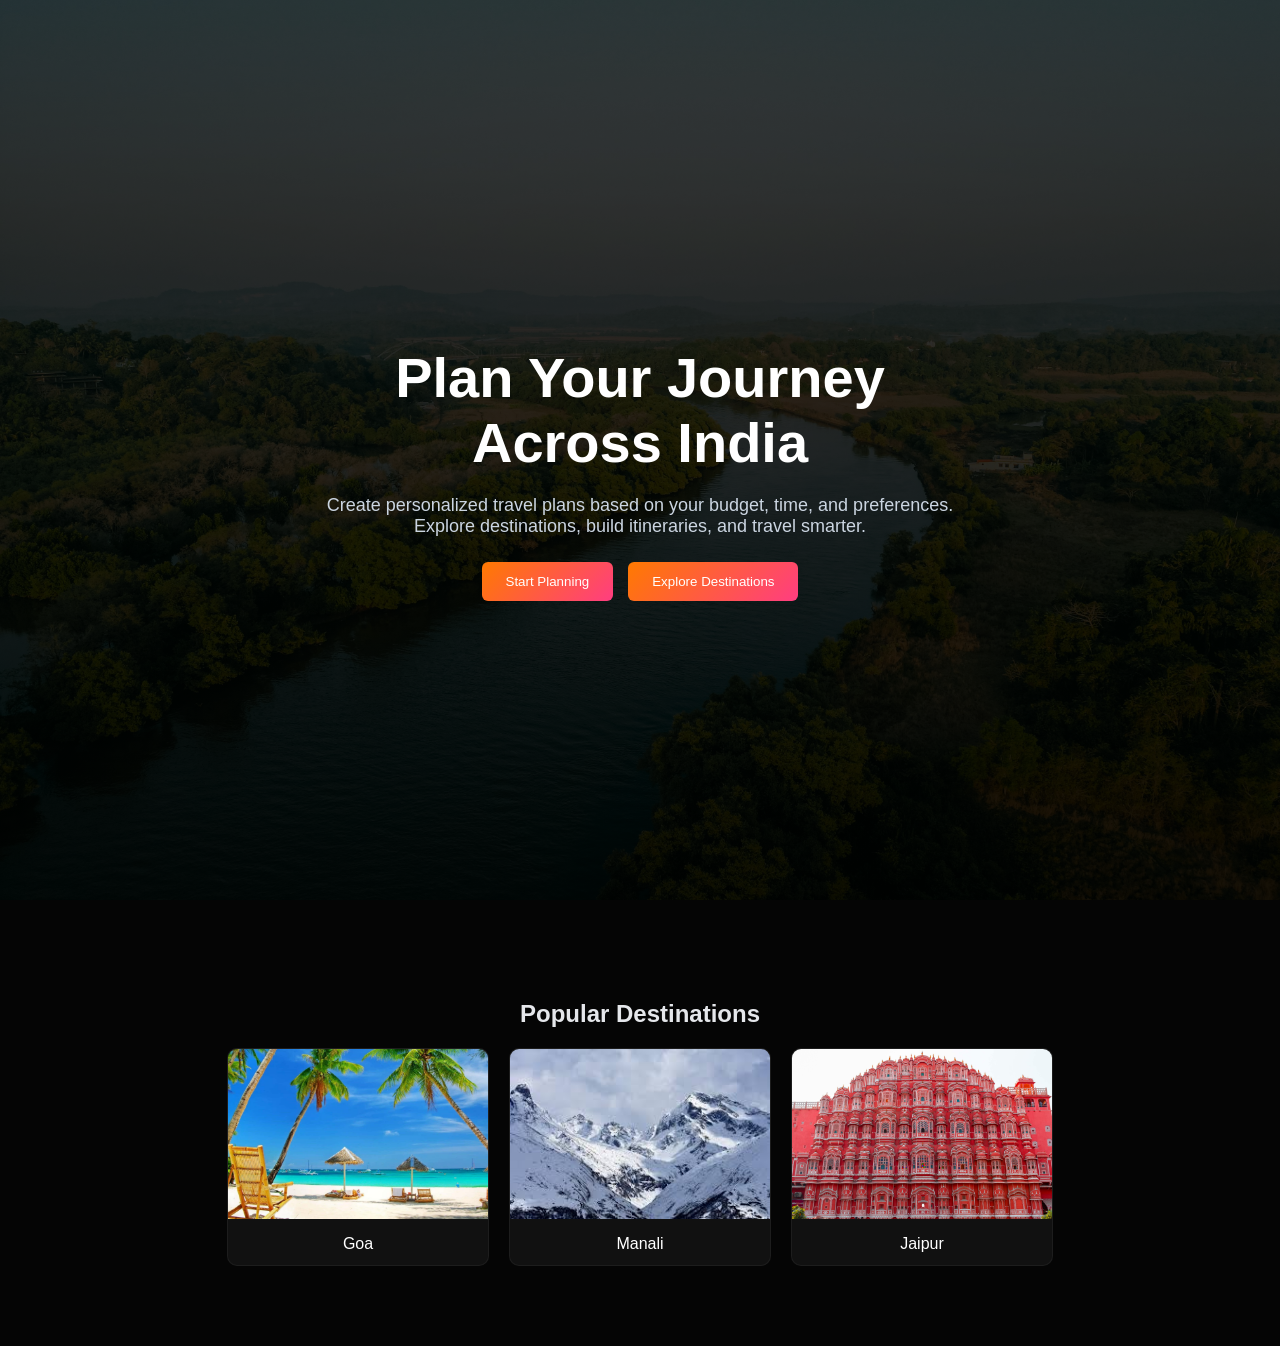
==== index.html @ 5894eb5e "m" ====
<!DOCTYPE html>
<html lang="en">
<head>
    <title>PlanMyYatra</title>
    <link rel="stylesheet" href="style.css">
    <meta name="viewport" content="width=device-width, initial-scale=1.0">
</head>
<body>

    <!-- NAVBAR -->
    <nav class="navbar">
        <h2>PlanMyYatra</h2>
    </nav>

    <!-- HERO -->
   <section class="hero">
    <div class="overlay"></div>

    <div class="hero-content">
        <h1>
            Plan Your Journey Across India
        </h1>

        <p>
            Create personalized travel plans based on your budget, time, and preferences.
            Explore destinations, build itineraries, and travel smarter.
        </p>

        <div class="buttons">
            <button onclick="scrollToDest()">Start Planning</button>
            <button class="secondary">Explore Destinations</button>
        </div>
    </div>
</section>

    <!-- DESTINATIONS -->
    <section class="destinations" id="destinations">
        <h2>Popular Destinations</h2>

        <div class="card-container">

            <div class="card" onclick="goTo('goa.html')">
    <img src="images/goa img.jpg">
    <div class="card-text">Goa</div>
</div>

<div class="card" onclick="goTo('manali.html')">
    <img src="images/manali img.jpg">
    <div class="card-text">Manali</div>
</div>

<div class="card" onclick="goTo('jaipur.html')">
    <img src="images/jaipur img.jpg">
    <div class="card-text">Jaipur</div>
</div>
        </div>
    </section>

    <script>
        function goTo(page) {
            window.location.href = page;
        }

        function scrollToDest() {
            document.getElementById("destinations").scrollIntoView({
                behavior: "smooth"
            });
        }
    </script>

</body>
</html>
---- style.css ----
/* BODY */
body {
    margin: 0;
    font-family: 'Poppins', sans-serif;
    background: #000000;
    color: #e5e7eb;
}

/* SUBTLE GLOW */
body::before {
    content: "";
    position: fixed;
    width: 100%;
    height: 100%;
    background: radial-gradient(circle at 20% 30%, rgba(255, 122, 0, 0.12), transparent);
    z-index: -1;
}

/* NAVBAR */
.navbar {
    position: fixed;
    top: 0;
    width: 100%;

    display: flex;
    justify-content: space-between;
    align-items: center;

    padding: 15px 40px;

    background: #000;
    border-bottom: 1px solid rgba(255,255,255,0.1);
}

/* RIGHT SIDE */
.nav-right {
    display: flex;
    align-items: center;
}

/* BUTTON */
.navbar button {
    background: linear-gradient(135deg, #ff7a00, #ff3d81);
    border: none;
    padding: 8px 16px;
    color: white;
    border-radius: 6px;
    cursor: pointer;
}

/* HERO (FIXED - ONLY ONE VERSION) */
.hero {
    position: relative;
    height: 100vh;

    background:
        linear-gradient(rgba(0,0,0,0.75), rgba(0,0,0,0.9)),
        url('images/india img.jpg');

    background-size: cover;
    background-position: center;
    background-repeat: no-repeat;

    display: flex;
    justify-content: center;
    align-items: center;
    text-align: center;
}

/* HERO CONTENT */
.hero-content {
    max-width: 650px;
}

.hero-content h1 {
    font-size: 56px;
    margin-bottom: 20px;
    color: white;
}

.hero-content p {
    font-size: 18px;
    color: #cbd5e1;
    margin-bottom: 25px;
}

/* BUTTONS */
.buttons {
    display: flex;
    justify-content: center;
    gap: 15px;
}

.buttons button {
    padding: 12px 24px;
    border-radius: 6px;
    border: none;
    cursor: pointer;

    background: linear-gradient(135deg, #ff7a00, #ff3d81);
    color: white;
}

.buttons button:hover {
    box-shadow: 0 0 20px rgba(255, 61, 129, 0.7);
}

/* DESTINATIONS */
.destinations {
    padding: 80px 40px;
    text-align: center;
    background: #050505;
}

/* CARDS */
.card-container {
    display: flex;
    justify-content: center;
    gap: 20px;
    flex-wrap: wrap;
}

.card {
    width: 260px;
    border-radius: 10px;
    overflow: hidden;
    cursor: pointer;

    background: #111;
    border: 1px solid rgba(255,255,255,0.05);

    transition: 0.3s;
}

.card:hover {
    transform: translateY(-6px);
    box-shadow: 0 10px 25px rgba(0,0,0,0.6);
}

.card img {
    width: 100%;
    height: 170px;
    object-fit: cover;
}

.card-text {
    padding: 12px;
    font-size: 16px;
    font-weight: 500;
    color: white;
}

/* MOBILE RESPONSIVE */
@media (max-width: 768px) {

    .navbar {
        padding: 12px 20px;
    }

    .navbar h2 {
        font-size: 18px;
    }

    .hero {
        height: auto;
        padding: 100px 20px;
    }

    .hero-content h1 {
        font-size: 32px;
    }

    .hero-content p {
        font-size: 14px;
    }

    .buttons {
        flex-direction: column;
    }

    .buttons button {
        width: 100%;
    }

    .destinations {
        padding: 60px 20px;
    }

    .card {
        width: 100%;
        max-width: 320px;
    }
}
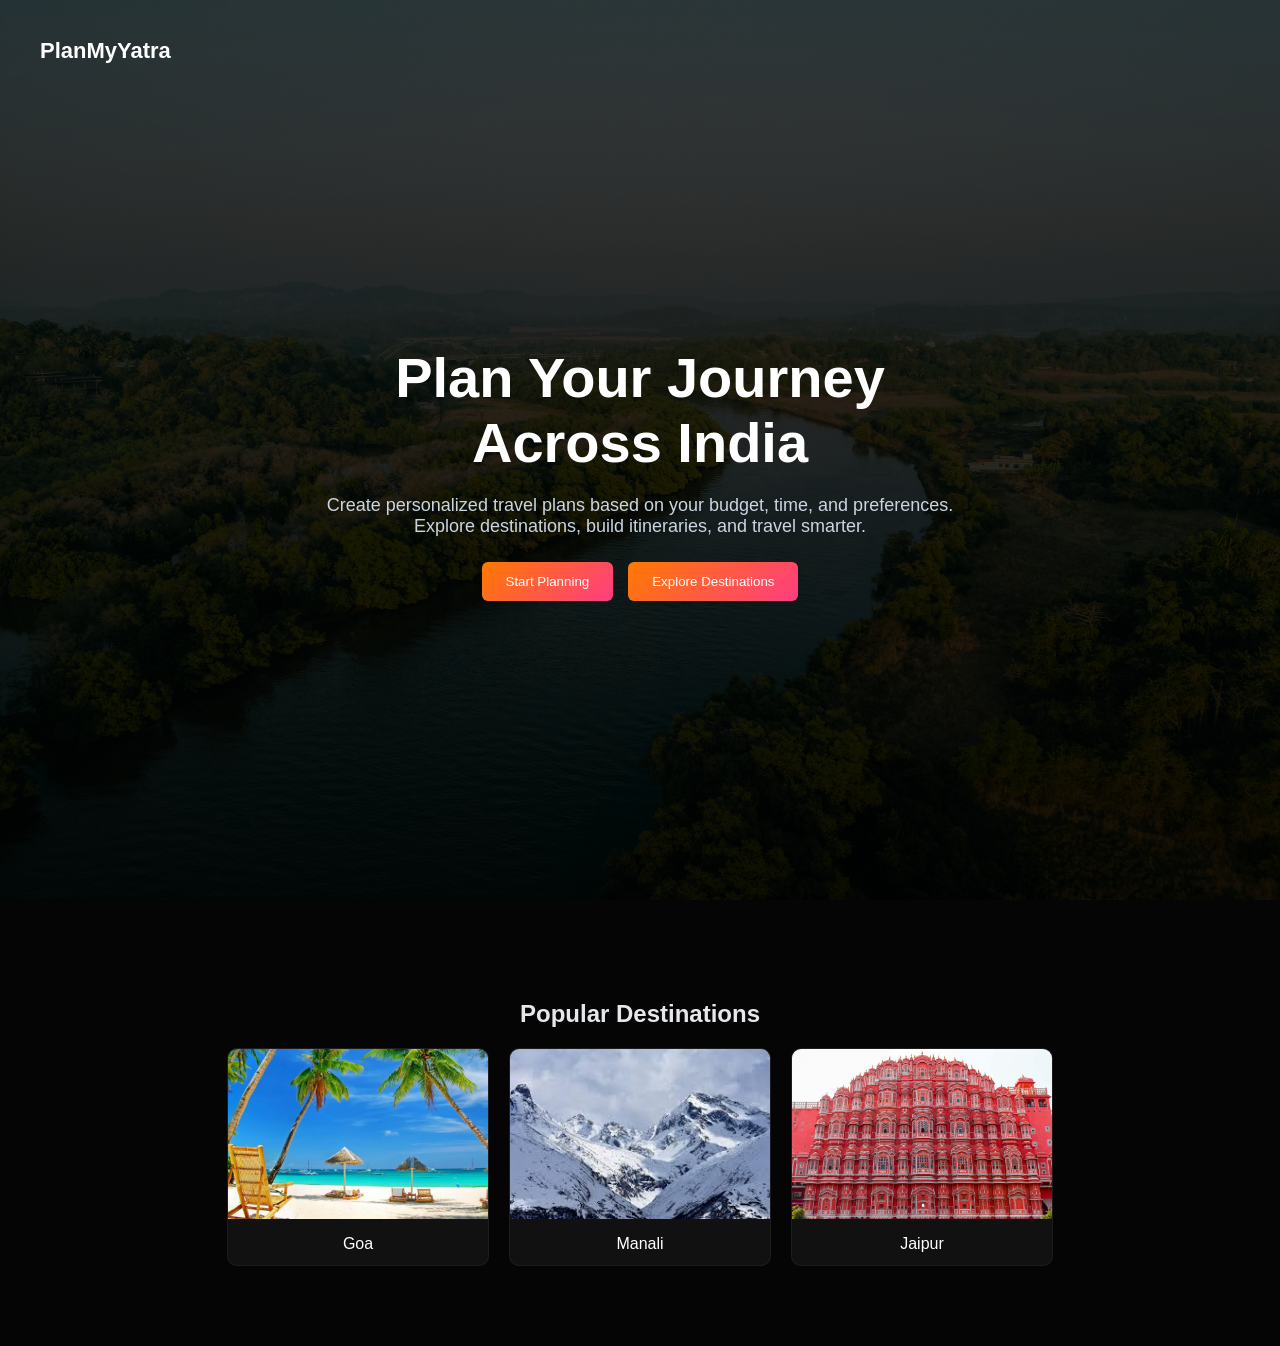
==== commit 166a6995: "m" ====
--- a/index.html
+++ b/index.html
@@ -9,8 +9,17 @@
 
     <!-- NAVBAR -->
     <nav class="navbar">
-        <h2>PlanMyYatra</h2>
-    </nav>
+    <h2>PlanMyYatra</h2>
+
+    <div class="nav-right">
+        <button>Explore</button>
+    </div>
+</nav>
+<!-- HEADER -->
+ 
+    <header class="header">
+        <h2 class="logo">PlanMyYatra</h2>
+    </header>
 
     <!-- HERO -->
    <section class="hero">
--- a/style.css
+++ b/style.css
@@ -190,4 +190,25 @@
         width: 100%;
         max-width: 320px;
     }
+}
+/* HEADER */
+.header {
+    position: absolute;
+    top: 0;
+    width: 100%;
+
+    padding: 20px 40px;
+
+    display: flex;
+    justify-content: space-between;
+    align-items: center;
+
+    z-index: 100;
+}
+
+/* LOGO */
+.logo {
+    color: white;
+    font-size: 22px;
+    font-weight: 600;
 }
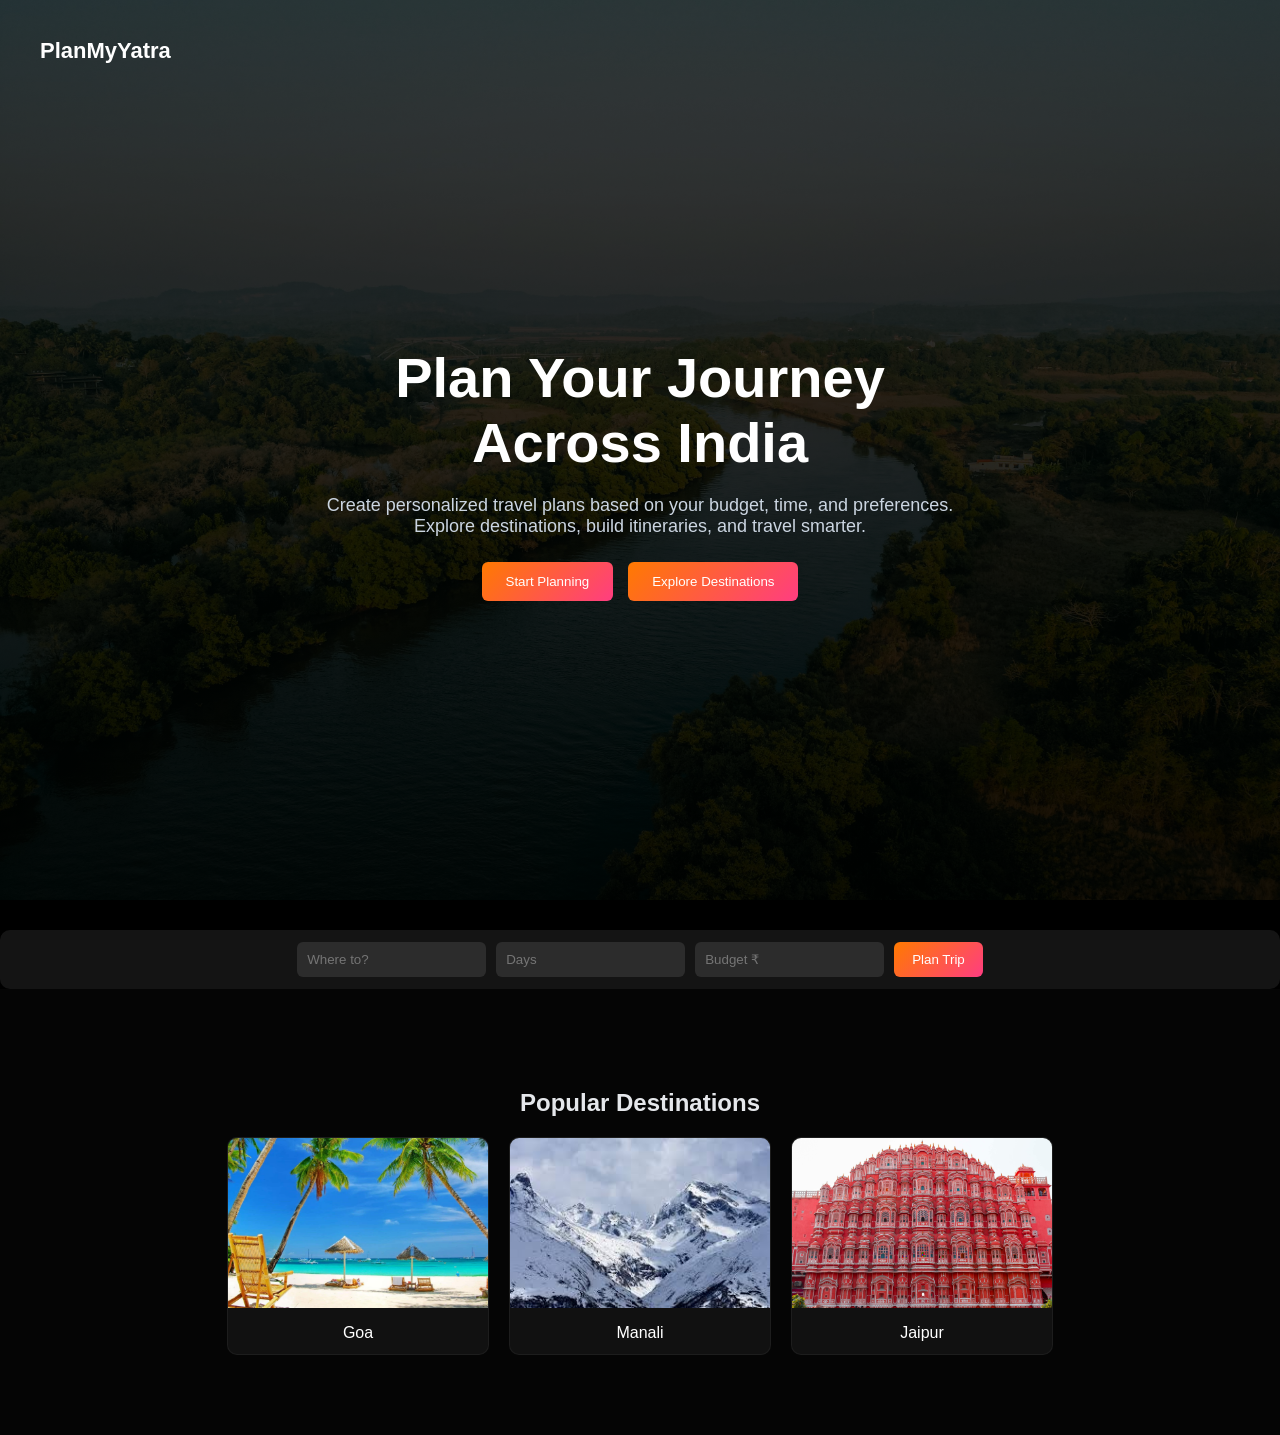
==== commit 3c781167: "m" ====
--- a/index.html
+++ b/index.html
@@ -16,7 +16,7 @@
     </div>
 </nav>
 <!-- HEADER -->
- 
+
     <header class="header">
         <h2 class="logo">PlanMyYatra</h2>
     </header>
@@ -41,6 +41,17 @@
         </div>
     </div>
 </section>
+<div class="planner">
+
+    <input type="text" placeholder="Where to?">
+
+    <input type="number" placeholder="Days">
+
+    <input type="number" placeholder="Budget ₹">
+
+    <button>Plan Trip</button>
+
+</div>
 
     <!-- DESTINATIONS -->
     <section class="destinations" id="destinations">
--- a/style.css
+++ b/style.css
@@ -211,4 +211,39 @@
     color: white;
     font-size: 22px;
     font-weight: 600;
+}
+
+.planner {
+    margin-top: 30px;
+
+    display: flex;
+    gap: 10px;
+    justify-content: center;
+
+    background: rgba(255,255,255,0.08);
+    padding: 12px;
+    border-radius: 10px;
+    backdrop-filter: blur(10px);
+}
+
+/* INPUTS */
+.planner input {
+    padding: 10px;
+    border: none;
+    border-radius: 6px;
+    outline: none;
+
+    background: rgba(255,255,255,0.1);
+    color: white;
+}
+
+/* BUTTON */
+.planner button {
+    padding: 10px 18px;
+    border: none;
+    border-radius: 6px;
+    cursor: pointer;
+
+    background: linear-gradient(135deg, #ff7a00, #ff3d81);
+    color: white;
 }
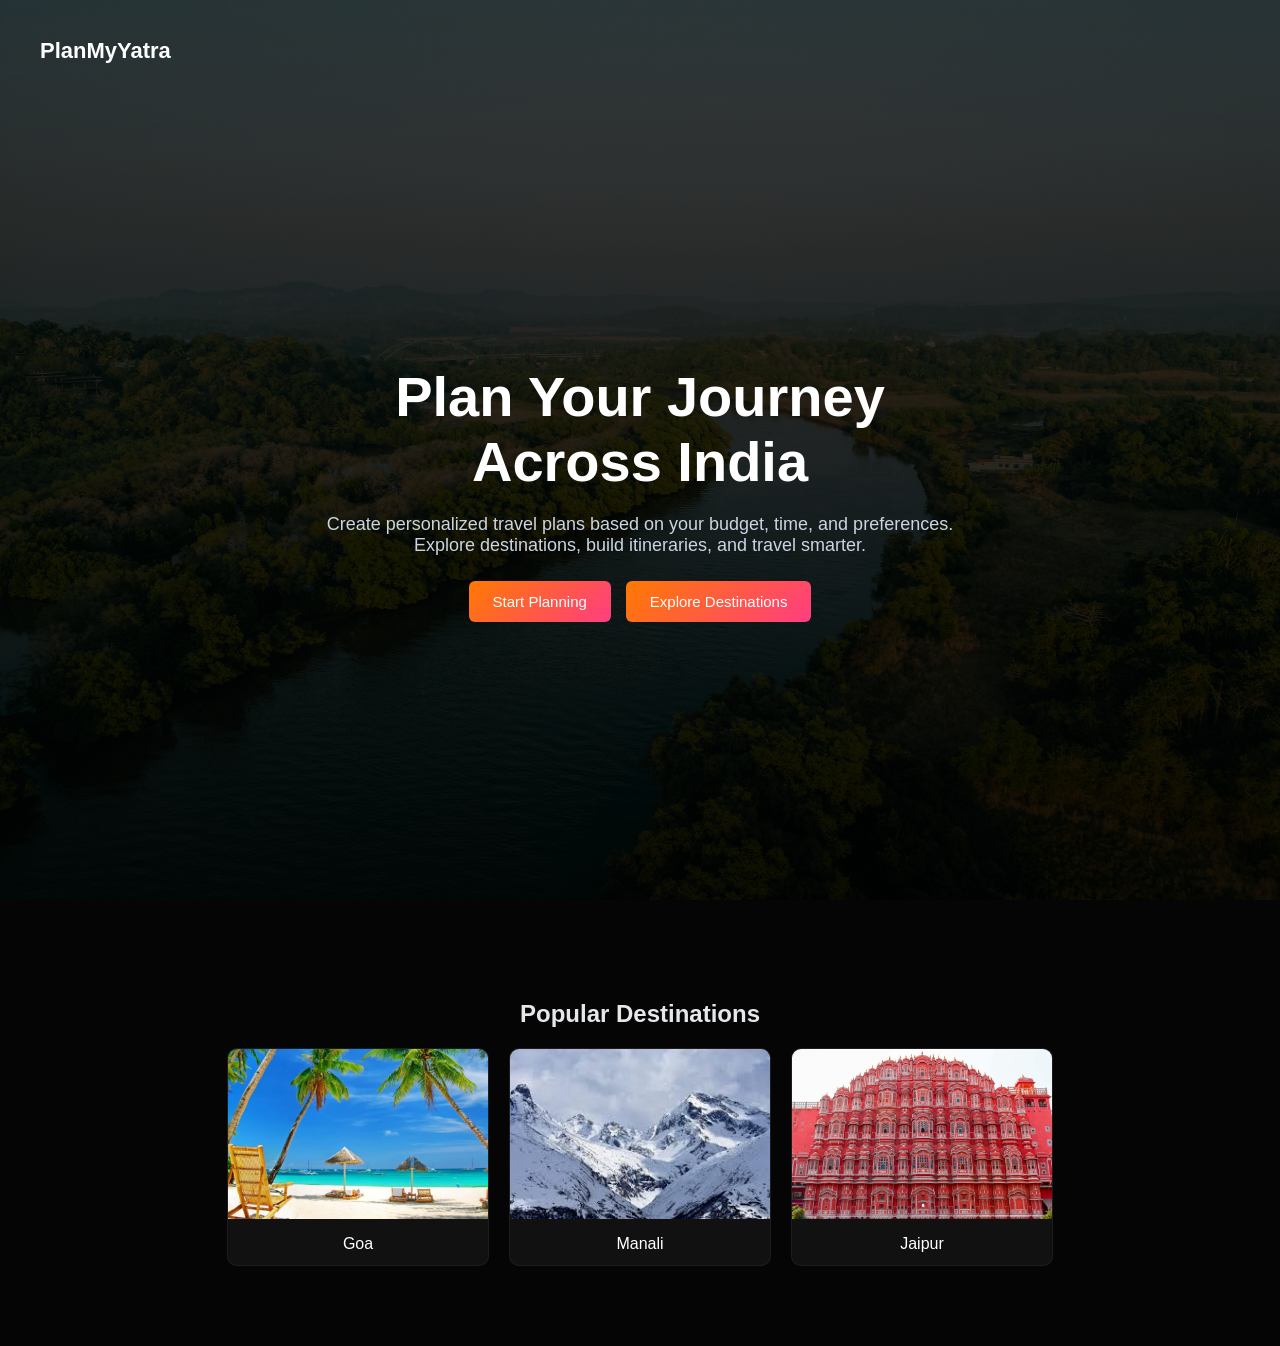
==== commit 96d75106: "m" ====
--- a/index.html
+++ b/index.html
@@ -5,53 +5,32 @@
     <link rel="stylesheet" href="style.css">
     <meta name="viewport" content="width=device-width, initial-scale=1.0">
 </head>
+
 <body>
 
-    <!-- NAVBAR -->
-    <nav class="navbar">
-    <h2>PlanMyYatra</h2>
-
-    <div class="nav-right">
-        <button>Explore</button>
-    </div>
-</nav>
-<!-- HEADER -->
-
+    <!-- HEADER (MINIMAL TOP BAR) -->
     <header class="header">
         <h2 class="logo">PlanMyYatra</h2>
     </header>
 
     <!-- HERO -->
-   <section class="hero">
-    <div class="overlay"></div>
+    <section class="hero">
 
-    <div class="hero-content">
-        <h1>
-            Plan Your Journey Across India
-        </h1>
+        <div class="hero-content">
+            <h1>Plan Your Journey Across India</h1>
 
-        <p>
-            Create personalized travel plans based on your budget, time, and preferences.
-            Explore destinations, build itineraries, and travel smarter.
-        </p>
+            <p>
+                Create personalized travel plans based on your budget, time, and preferences.
+                Explore destinations, build itineraries, and travel smarter.
+            </p>
 
-        <div class="buttons">
-            <button onclick="scrollToDest()">Start Planning</button>
-            <button class="secondary">Explore Destinations</button>
+            <div class="buttons">
+                <button onclick="scrollToDest()">Start Planning</button>
+                <button class="secondary" onclick="scrollToDest()">Explore Destinations</button>
+            </div>
         </div>
-    </div>
-</section>
-<div class="planner">
 
-    <input type="text" placeholder="Where to?">
-
-    <input type="number" placeholder="Days">
-
-    <input type="number" placeholder="Budget ₹">
-
-    <button>Plan Trip</button>
-
-</div>
+    </section>
 
     <!-- DESTINATIONS -->
     <section class="destinations" id="destinations">
@@ -60,19 +39,20 @@
         <div class="card-container">
 
             <div class="card" onclick="goTo('goa.html')">
-    <img src="images/goa img.jpg">
-    <div class="card-text">Goa</div>
-</div>
+                <img src="images/goa img.jpg">
+                <div class="card-text">Goa</div>
+            </div>
 
-<div class="card" onclick="goTo('manali.html')">
-    <img src="images/manali img.jpg">
-    <div class="card-text">Manali</div>
-</div>
+            <div class="card" onclick="goTo('manali.html')">
+                <img src="images/manali img.jpg">
+                <div class="card-text">Manali</div>
+            </div>
 
-<div class="card" onclick="goTo('jaipur.html')">
-    <img src="images/jaipur img.jpg">
-    <div class="card-text">Jaipur</div>
-</div>
+            <div class="card" onclick="goTo('jaipur.html')">
+                <img src="images/jaipur img.jpg">
+                <div class="card-text">Jaipur</div>
+            </div>
+
         </div>
     </section>
 
--- a/style.css
+++ b/style.css
@@ -16,39 +16,29 @@
     z-index: -1;
 }
 
-/* NAVBAR */
-.navbar {
-    position: fixed;
+/* HEADER (MINIMAL TOP BAR) */
+.header {
+    position: absolute;
     top: 0;
     width: 100%;
+
+    padding: 20px 40px;
 
     display: flex;
     justify-content: space-between;
     align-items: center;
 
-    padding: 15px 40px;
-
-    background: #000;
-    border-bottom: 1px solid rgba(255,255,255,0.1);
+    z-index: 100;
 }
 
-/* RIGHT SIDE */
-.nav-right {
-    display: flex;
-    align-items: center;
+/* LOGO */
+.logo {
+    color: white;
+    font-size: 22px;
+    font-weight: 600;
 }
 
-/* BUTTON */
-.navbar button {
-    background: linear-gradient(135deg, #ff7a00, #ff3d81);
-    border: none;
-    padding: 8px 16px;
-    color: white;
-    border-radius: 6px;
-    cursor: pointer;
-}
-
-/* HERO (FIXED - ONLY ONE VERSION) */
+/* HERO */
 .hero {
     position: relative;
     height: 100vh;
@@ -70,6 +60,7 @@
 /* HERO CONTENT */
 .hero-content {
     max-width: 650px;
+    margin-top: 40px;
 }
 
 .hero-content h1 {
@@ -99,9 +90,11 @@
 
     background: linear-gradient(135deg, #ff7a00, #ff3d81);
     color: white;
+    font-size: 15px;
 }
 
 .buttons button:hover {
+    transform: translateY(-2px);
     box-shadow: 0 0 20px rgba(255, 61, 129, 0.7);
 }
 
@@ -112,7 +105,7 @@
     background: #050505;
 }
 
-/* CARDS */
+/* CARD CONTAINER */
 .card-container {
     display: flex;
     justify-content: center;
@@ -120,6 +113,7 @@
     flex-wrap: wrap;
 }
 
+/* CARDS */
 .card {
     width: 260px;
     border-radius: 10px;
@@ -153,11 +147,11 @@
 /* MOBILE RESPONSIVE */
 @media (max-width: 768px) {
 
-    .navbar {
-        padding: 12px 20px;
+    .header {
+        padding: 15px 20px;
     }
 
-    .navbar h2 {
+    .logo {
         font-size: 18px;
     }
 
@@ -190,60 +184,4 @@
         width: 100%;
         max-width: 320px;
     }
-}
-/* HEADER */
-.header {
-    position: absolute;
-    top: 0;
-    width: 100%;
-
-    padding: 20px 40px;
-
-    display: flex;
-    justify-content: space-between;
-    align-items: center;
-
-    z-index: 100;
-}
-
-/* LOGO */
-.logo {
-    color: white;
-    font-size: 22px;
-    font-weight: 600;
-}
-
-.planner {
-    margin-top: 30px;
-
-    display: flex;
-    gap: 10px;
-    justify-content: center;
-
-    background: rgba(255,255,255,0.08);
-    padding: 12px;
-    border-radius: 10px;
-    backdrop-filter: blur(10px);
-}
-
-/* INPUTS */
-.planner input {
-    padding: 10px;
-    border: none;
-    border-radius: 6px;
-    outline: none;
-
-    background: rgba(255,255,255,0.1);
-    color: white;
-}
-
-/* BUTTON */
-.planner button {
-    padding: 10px 18px;
-    border: none;
-    border-radius: 6px;
-    cursor: pointer;
-
-    background: linear-gradient(135deg, #ff7a00, #ff3d81);
-    color: white;
 }
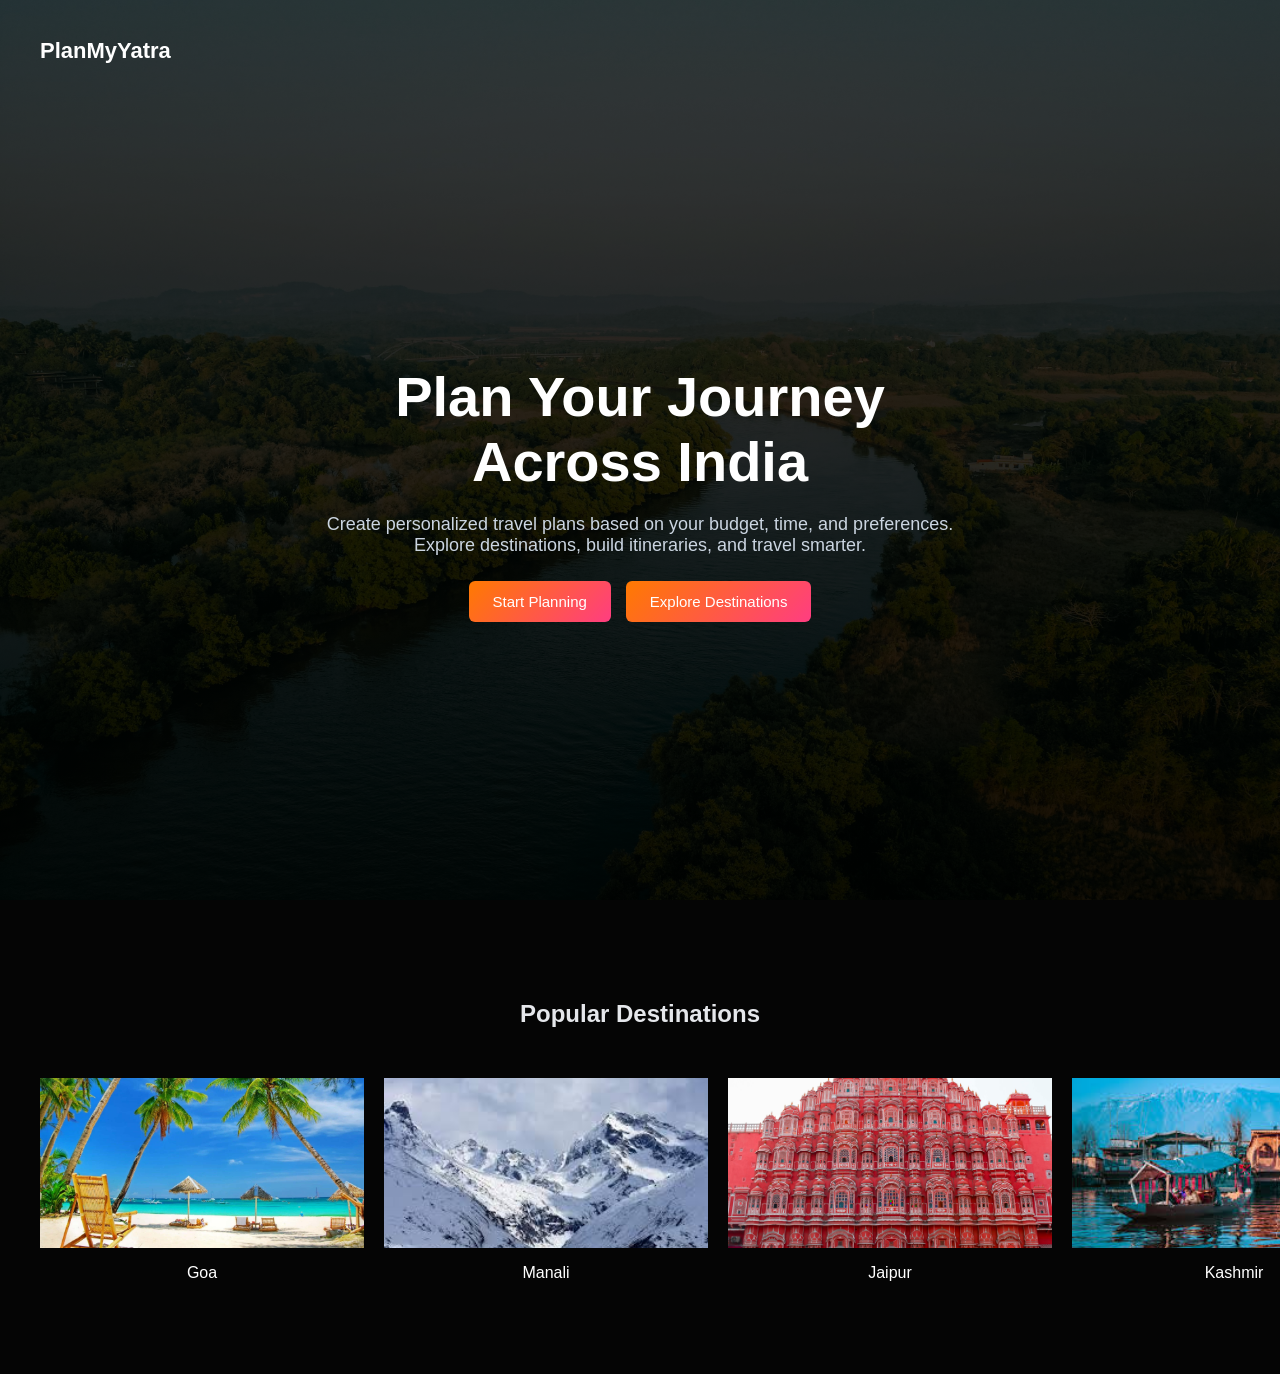
==== commit f2c01049: "m" ====
--- a/index.html
+++ b/index.html
@@ -52,6 +52,10 @@
                 <img src="images/jaipur img.jpg">
                 <div class="card-text">Jaipur</div>
             </div>
+            <div class="card" onclick="goTo('kashmir.html')">
+                <img src="images/kashmir img.jpg">
+                <div class="card-text">Kashmir</div>
+            </div>
 
         </div>
     </section>
--- a/style.css
+++ b/style.css
@@ -107,23 +107,16 @@
 
 /* CARD CONTAINER */
 .card-container {
-    display: flex;
-    justify-content: center;
+    display: grid;
+    grid-template-columns: repeat(4, 1fr);
     gap: 20px;
-    flex-wrap: wrap;
+    padding-top: 30px;
 }
 
 /* CARDS */
 .card {
-    width: 260px;
-    border-radius: 10px;
-    overflow: hidden;
-    cursor: pointer;
-
-    background: #111;
-    border: 1px solid rgba(255,255,255,0.05);
-
-    transition: 0.3s;
+    width: 100%;
+    aspect-ratio: 3/2;
 }
 
 .card:hover {
@@ -184,4 +177,9 @@
         width: 100%;
         max-width: 320px;
     }
+}
+@media (max-width: 768px) {
+    .card-container {
+        grid-template-columns: repeat(2, 1fr);
+    }
 }
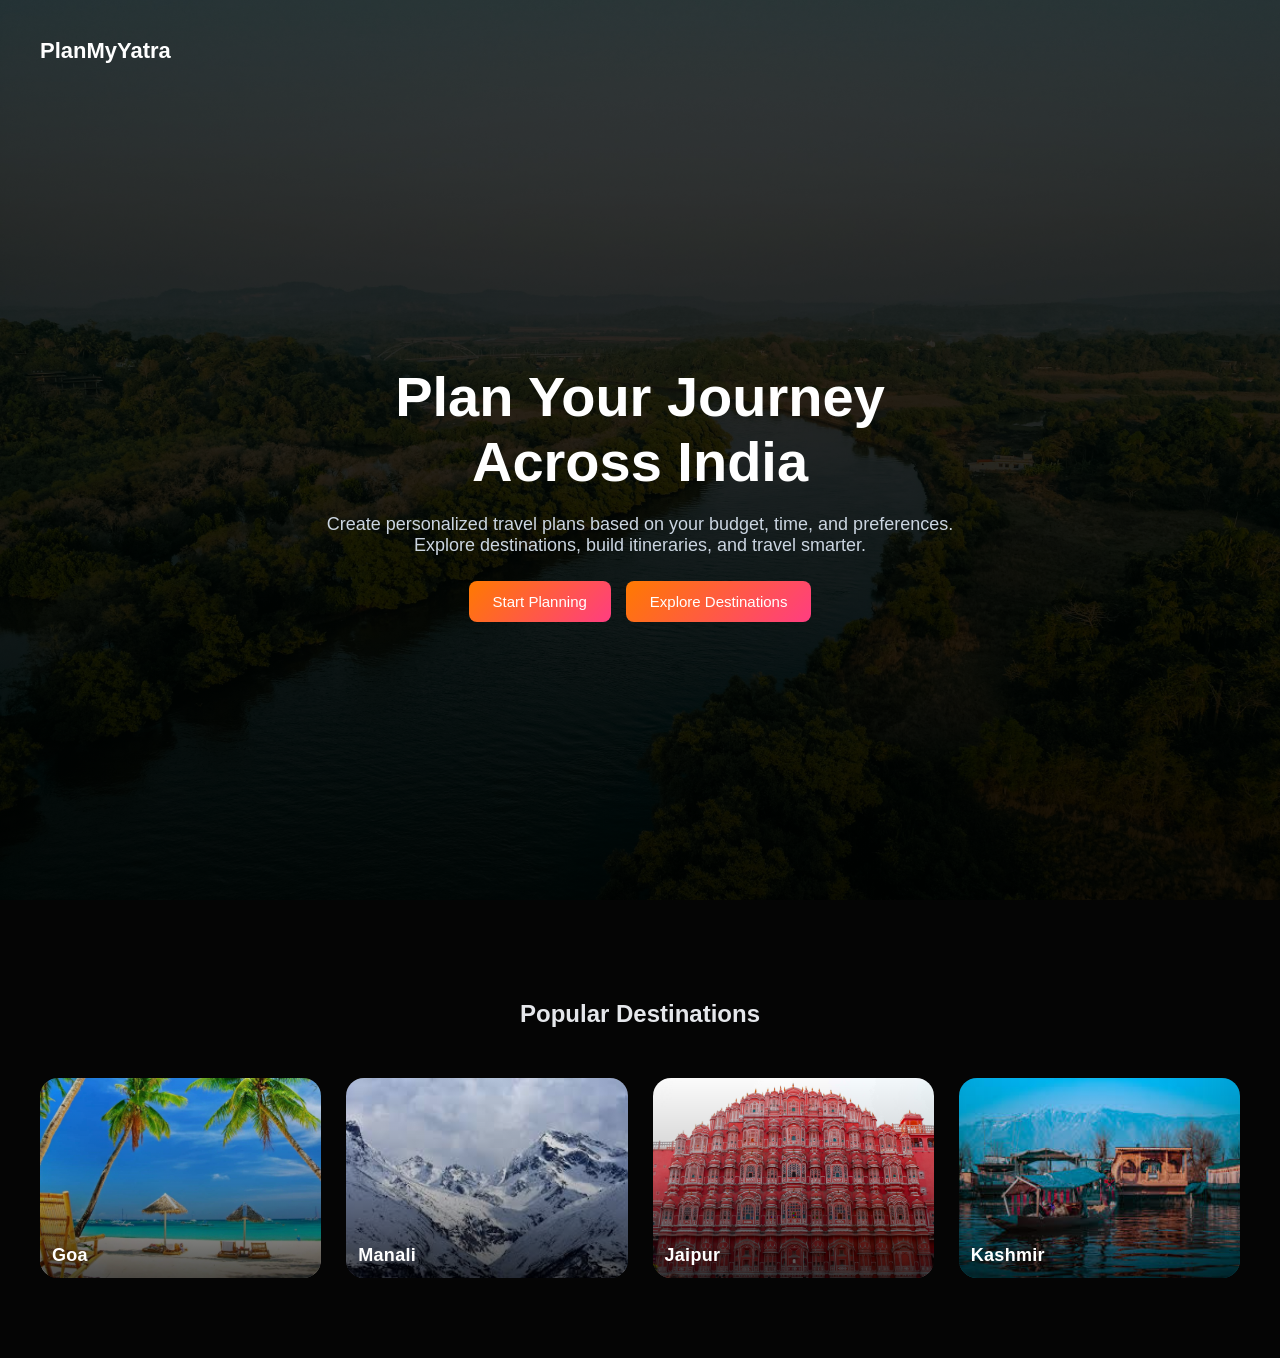
==== commit 1ee61b89: "m" ====
--- a/index.html
+++ b/index.html
@@ -8,7 +8,7 @@
 
 <body>
 
-    <!-- HEADER (MINIMAL TOP BAR) -->
+    <!-- HEADER -->
     <header class="header">
         <h2 class="logo">PlanMyYatra</h2>
     </header>
@@ -38,23 +38,40 @@
 
         <div class="card-container">
 
+            <!-- GOA -->
             <div class="card" onclick="goTo('goa.html')">
-                <img src="images/goa img.jpg">
-                <div class="card-text">Goa</div>
+                <div class="card-image">
+                    <img src="images/goa img.jpg">
+                    <div class="overlay"></div>
+                    <div class="card-title">Goa</div>
+                </div>
             </div>
 
+            <!-- MANALI -->
             <div class="card" onclick="goTo('manali.html')">
-                <img src="images/manali img.jpg">
-                <div class="card-text">Manali</div>
+                <div class="card-image">
+                    <img src="images/manali img.jpg">
+                    <div class="overlay"></div>
+                    <div class="card-title">Manali</div>
+                </div>
             </div>
 
+            <!-- JAIPUR -->
             <div class="card" onclick="goTo('jaipur.html')">
-                <img src="images/jaipur img.jpg">
-                <div class="card-text">Jaipur</div>
+                <div class="card-image">
+                    <img src="images/jaipur img.jpg">
+                    <div class="overlay"></div>
+                    <div class="card-title">Jaipur</div>
+                </div>
             </div>
+
+            <!-- KASHMIR -->
             <div class="card" onclick="goTo('kashmir.html')">
-                <img src="images/kashmir img.jpg">
-                <div class="card-text">Kashmir</div>
+                <div class="card-image">
+                    <img src="images/kashmir img.jpg">
+                    <div class="overlay"></div>
+                    <div class="card-title">Kashmir</div>
+                </div>
             </div>
 
         </div>
--- a/style.css
+++ b/style.css
@@ -1,6 +1,12 @@
+/* PREVENT HORIZONTAL SCROLL */
+html, body {
+    overflow-x: hidden;
+}
+
 /* BODY */
 body {
     margin: 0;
+    padding: 0;
     font-family: 'Poppins', sans-serif;
     background: #000000;
     color: #e5e7eb;
@@ -16,12 +22,11 @@
     z-index: -1;
 }
 
-/* HEADER (MINIMAL TOP BAR) */
+/* HEADER */
 .header {
     position: absolute;
     top: 0;
     width: 100%;
-
     padding: 20px 40px;
 
     display: flex;
@@ -84,13 +89,14 @@
 
 .buttons button {
     padding: 12px 24px;
-    border-radius: 6px;
+    border-radius: 8px;
     border: none;
     cursor: pointer;
 
     background: linear-gradient(135deg, #ff7a00, #ff3d81);
     color: white;
     font-size: 15px;
+    transition: 0.3s;
 }
 
 .buttons button:hover {
@@ -105,39 +111,84 @@
     background: #050505;
 }
 
-/* CARD CONTAINER */
+/* GRID */
 .card-container {
     display: grid;
     grid-template-columns: repeat(4, 1fr);
-    gap: 20px;
+    gap: 25px;
     padding-top: 30px;
 }
 
-/* CARDS */
+/* CARD */
 .card {
-    width: 100%;
-    aspect-ratio: 3/2;
-}
-
+    border-radius: 18px;
+    overflow: hidden;
+    cursor: pointer;
+    position: relative;
+
+    background: #111;
+    transition: 0.4s;
+}
+
+/* IMAGE WRAPPER */
+.card-image {
+    position: relative;
+    width: 100%;
+    height: 200px;
+}
+
+/* IMAGE */
+.card img {
+    width: 100%;
+    height: 100%;
+    object-fit: cover;
+    transition: 0.4s;
+}
+
+/* OVERLAY */
+.card .overlay {
+    position: absolute;
+    inset: 0;
+    background: linear-gradient(
+        to top,
+        rgba(0,0,0,0.7),
+        rgba(0,0,0,0.2),
+        transparent
+    );
+}
+
+/* TITLE */
+.card-title {
+    position: absolute;
+    bottom: 12px;
+    left: 12px;
+
+    color: white;
+    font-size: 18px;
+    font-weight: 600;
+    letter-spacing: 0.3px;
+}
+
+/* HOVER */
 .card:hover {
-    transform: translateY(-6px);
-    box-shadow: 0 10px 25px rgba(0,0,0,0.6);
-}
-
-.card img {
-    width: 100%;
-    height: 170px;
-    object-fit: cover;
-}
-
-.card-text {
-    padding: 12px;
-    font-size: 16px;
-    font-weight: 500;
-    color: white;
-}
-
-/* MOBILE RESPONSIVE */
+    transform: translateY(-10px) scale(1.02);
+    box-shadow: 
+        0 20px 40px rgba(0,0,0,0.6),
+        0 0 20px rgba(255, 122, 0, 0.2);
+}
+
+.card:hover img {
+    transform: scale(1.08);
+}
+
+/* TABLET */
+@media (max-width: 1024px) {
+    .card-container {
+        grid-template-columns: repeat(3, 1fr);
+    }
+}
+
+/* MOBILE */
 @media (max-width: 768px) {
 
     .header {
@@ -173,12 +224,6 @@
         padding: 60px 20px;
     }
 
-    .card {
-        width: 100%;
-        max-width: 320px;
-    }
-}
-@media (max-width: 768px) {
     .card-container {
         grid-template-columns: repeat(2, 1fr);
     }
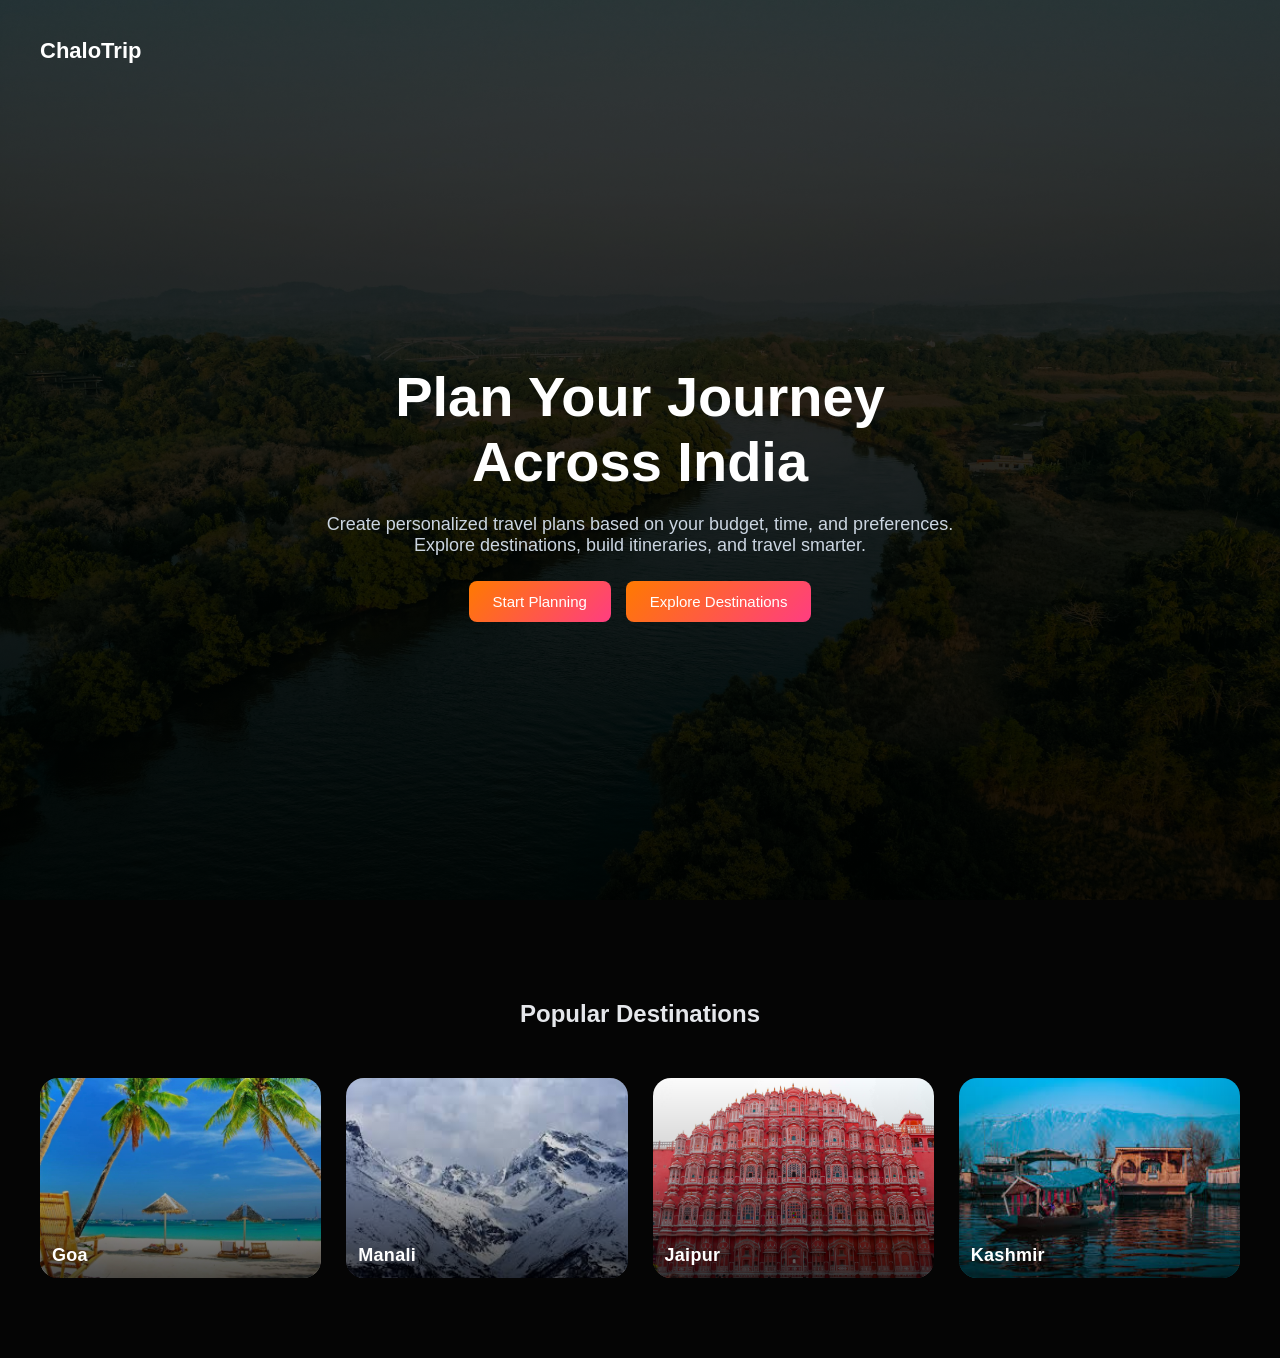
==== commit 4bef573a: "Update index.html" ====
--- a/index.html
+++ b/index.html
@@ -1,7 +1,7 @@
 <!DOCTYPE html>
 <html lang="en">
 <head>
-    <title>PlanMyYatra</title>
+    <title>ChaloTrip</title>
     <link rel="stylesheet" href="style.css">
     <meta name="viewport" content="width=device-width, initial-scale=1.0">
 </head>
@@ -10,7 +10,7 @@
 
     <!-- HEADER -->
     <header class="header">
-        <h2 class="logo">PlanMyYatra</h2>
+        <h2 class="logo">ChaloTrip</h2>
     </header>
 
     <!-- HERO -->
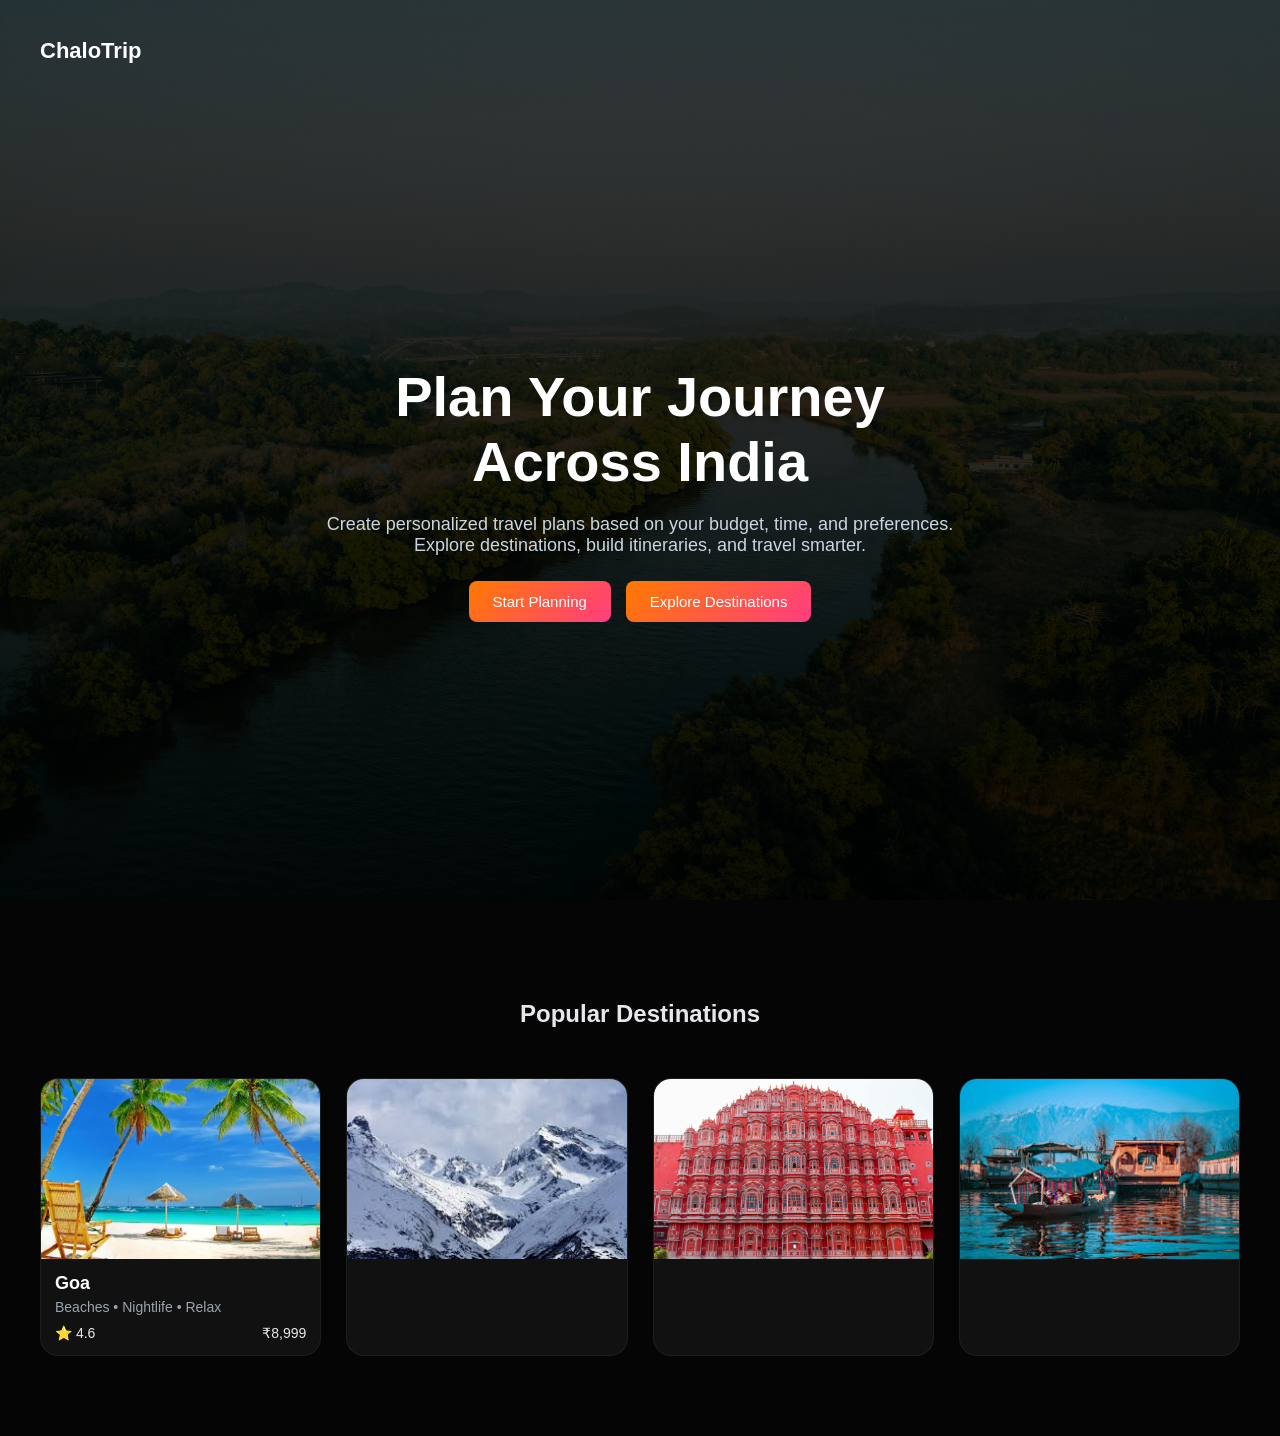
==== commit 55a536ff: "m" ====
--- a/index.html
+++ b/index.html
@@ -40,12 +40,21 @@
 
             <!-- GOA -->
             <div class="card" onclick="goTo('goa.html')">
-                <div class="card-image">
-                    <img src="images/goa img.jpg">
-                    <div class="overlay"></div>
-                    <div class="card-title">Goa</div>
-                </div>
-            </div>
+
+    <div class="card-image">
+        <img src="images/goa img.jpg">
+    </div>
+
+    <div class="card-content">
+        <h3>Goa</h3>
+        <p>Beaches • Nightlife • Relax</p>
+        <div class="card-info">
+            <span>⭐ 4.6</span>
+            <span>₹8,999</span>
+        </div>
+    </div>
+
+</div>
 
             <!-- MANALI -->
             <div class="card" onclick="goTo('manali.html')">
--- a/style.css
+++ b/style.css
@@ -124,57 +124,60 @@
     border-radius: 18px;
     overflow: hidden;
     cursor: pointer;
-    position: relative;
 
     background: #111;
+    border: 1px solid rgba(255,255,255,0.05);
+
     transition: 0.4s;
 }
 
-/* IMAGE WRAPPER */
+/* IMAGE */
 .card-image {
-    position: relative;
-    width: 100%;
-    height: 200px;
-}
-
-/* IMAGE */
-.card img {
+    width: 100%;
+    height: 180px;
+    overflow: hidden;
+}
+
+.card-image img {
     width: 100%;
     height: 100%;
     object-fit: cover;
     transition: 0.4s;
 }
 
-/* OVERLAY */
-.card .overlay {
-    position: absolute;
-    inset: 0;
-    background: linear-gradient(
-        to top,
-        rgba(0,0,0,0.7),
-        rgba(0,0,0,0.2),
-        transparent
-    );
+/* CONTENT */
+.card-content {
+    padding: 14px;
+    text-align: left;
 }
 
 /* TITLE */
-.card-title {
-    position: absolute;
-    bottom: 12px;
-    left: 12px;
-
-    color: white;
+.card-content h3 {
+    margin: 0;
     font-size: 18px;
-    font-weight: 600;
-    letter-spacing: 0.3px;
+    color: white;
+}
+
+/* DESCRIPTION */
+.card-content p {
+    margin: 5px 0;
+    font-size: 14px;
+    color: #9ca3af;
+}
+
+/* INFO ROW */
+.card-info {
+    display: flex;
+    justify-content: space-between;
+    font-size: 14px;
+    margin-top: 10px;
+    color: #e5e7eb;
 }
 
 /* HOVER */
 .card:hover {
-    transform: translateY(-10px) scale(1.02);
-    box-shadow: 
-        0 20px 40px rgba(0,0,0,0.6),
-        0 0 20px rgba(255, 122, 0, 0.2);
+    transform: translateY(-10px);
+    box-shadow: 0 20px 40px rgba(0,0,0,0.6);
 }
 
 .card:hover img {
